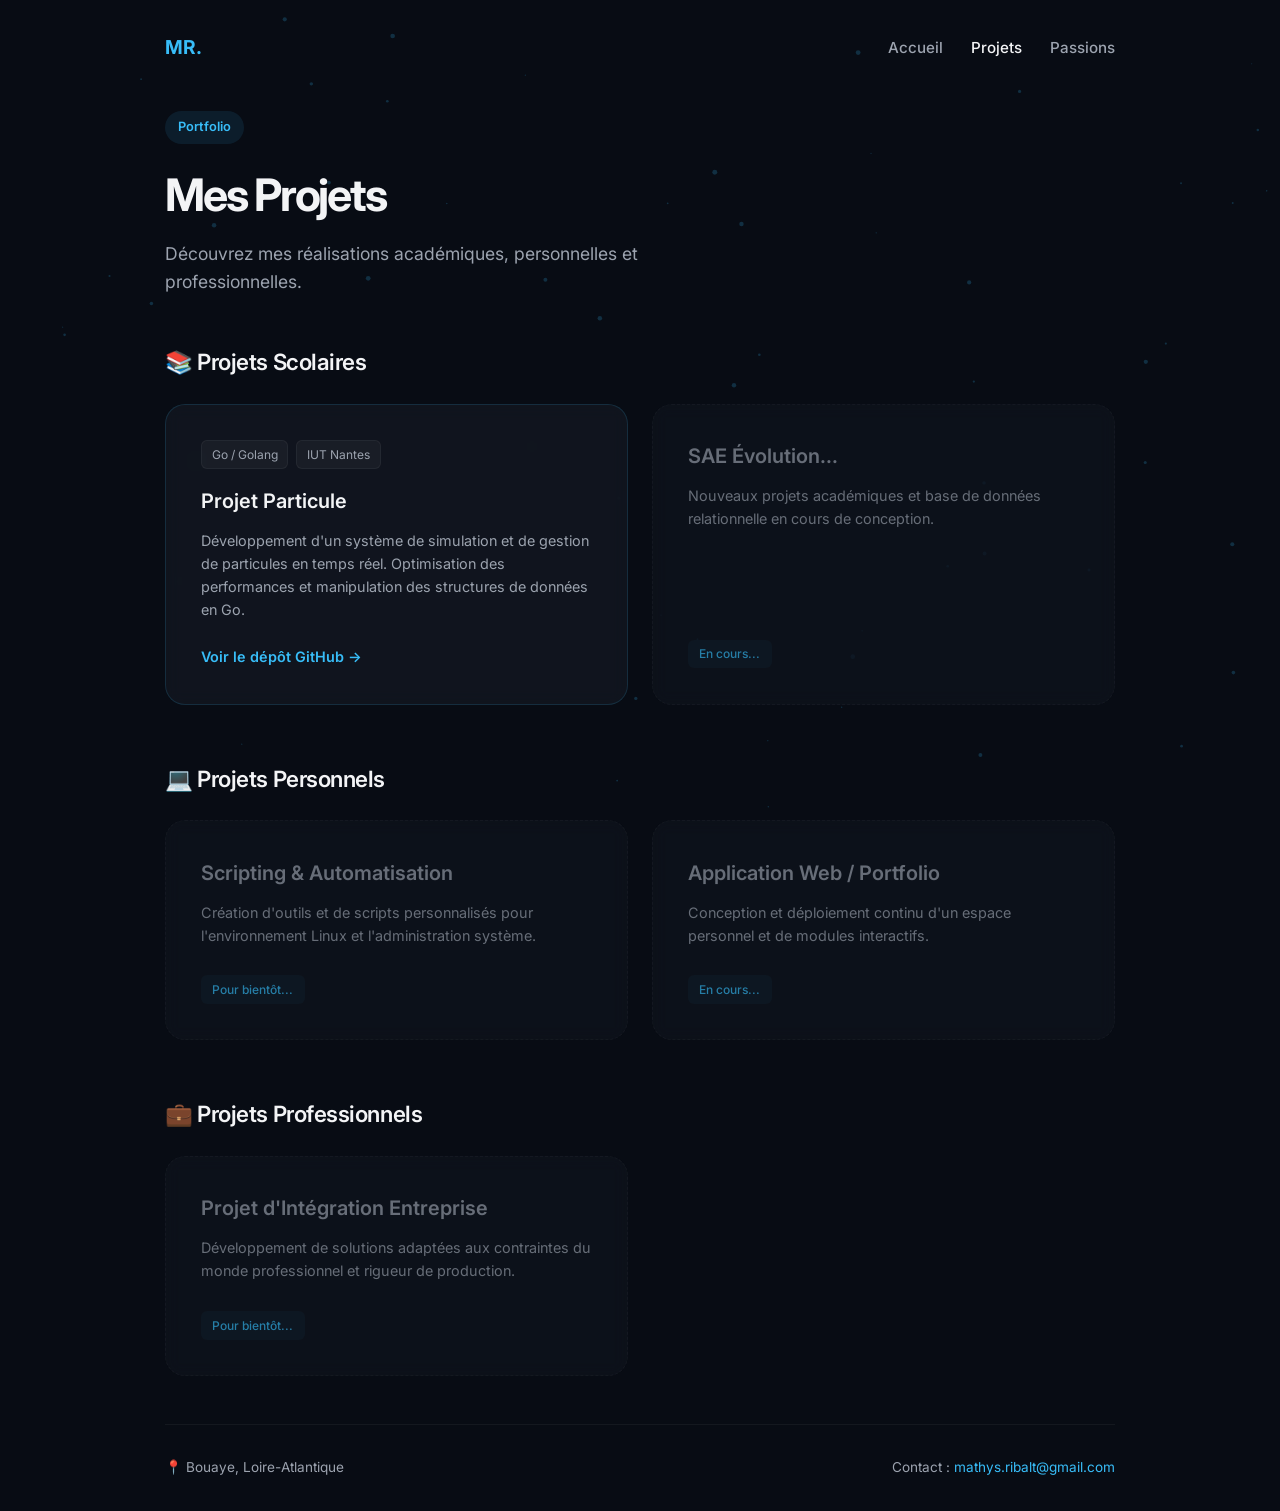
==== projets.html @ 6eb83c01 "ajout fentre projets" ====
<!DOCTYPE html>
<html lang="fr">
<head>
    <meta charset="UTF-8">
    <meta name="viewport" content="width=device-width, initial-scale=1.0">
    <title>Mes Projets | Mathys Ribaltchenko</title>
    <link rel="stylesheet" href="style/projet.css">
    <link rel="preconnect" href="https://fonts.googleapis.com">
    <link rel="preconnect" href="https://fonts.gstatic.com" crossorigin>
    <link href="https://fonts.googleapis.com/css2?family=Inter:wght@300;400;500;600;700&display=swap" rel="stylesheet">
</head>
<body>

    <canvas id="particles-canvas"></canvas>

    <nav class="navbar">
        <div class="nav-logo">MR.</div>
        <div class="nav-links">
            <a href="index.html">Accueil</a>
            <a href="projets.html" class="active">Projets</a>
            <a href="#">Passions</a>
        </div>
    </nav>

    <main class="container hidden-content" id="main-content">
        
        <header class="page-header">
            <span class="badge">Portfolio</span>
            <h1>Mes Projets</h1>
            <p class="subtitle">Découvrez mes réalisations académiques, personnelles et professionnelles.</p>
        </header>

        <div class="projects-grid">
            
            <section class="project-category">
                <h2>📚 Projets Scolaires</h2>
                <div class="category-cards">
                    
                    <div class="project-card accent-card">
                        <div class="project-tags">
                            <span class="tag">Go / Golang</span>
                            <span class="tag">IUT Nantes</span>
                        </div>
                        <h3>Projet Particule</h3>
                        <p class="project-desc">
                            Développement d'un système de simulation et de gestion de particules en temps réel. Optimisation des performances et manipulation des structures de données en Go.
                        </p>
                        <a href="https://github.com/Mathys-Ribaltchenko17/Projet-Particule.git" class="project-link" target="_blank">Voir le dépôt GitHub →</a>
                    </div>

                    <div class="project-card placeholder-card">
                        <h3>SAE Évolution...</h3>
                        <p class="project-desc">Nouveaux projets académiques et base de données relationnelle en cours de conception.</p>
                        <span class="status-badge">En cours...</span>
                    </div>

                </div>
            </section>

            <section class="project-category">
                <h2>💻 Projets Personnels</h2>
                <div class="category-cards">
                    
                    <div class="project-card placeholder-card">
                        <h3>Scripting & Automatisation</h3>
                        <p class="project-desc">Création d'outils et de scripts personnalisés pour l'environnement Linux et l'administration système.</p>
                        <span class="status-badge">Pour bientôt...</span>
                    </div>

                    <div class="project-card placeholder-card">
                        <h3>Application Web / Portfolio</h3>
                        <p class="project-desc">Conception et déploiement continu d'un espace personnel et de modules interactifs.</p>
                        <span class="status-badge">En cours...</span>
                    </div>

                </div>
            </section>

            <section class="project-category">
                <h2>💼 Projets Professionnels</h2>
                <div class="category-cards">
                    
                    <div class="project-card placeholder-card">
                        <h3>Projet d'Intégration Entreprise</h3>
                        <p class="project-desc">Développement de solutions adaptées aux contraintes du monde professionnel et rigueur de production.</p>
                        <span class="status-badge">Pour bientôt...</span>
                    </div>

                </div>
            </section>

        </div>

        <footer>
            <div class="footer-content">
                <p>📍 Bouaye, Loire-Atlantique</p>
                <p>Contact : <a href="mailto:mathys.ribalt@gmail.com">mathys.ribalt@gmail.com</a></p>
            </div>
        </footer>
    </main>

    <script>
        // 1. Gestion de la transition fluide à l'arrivée sur la page
        window.addEventListener('DOMContentLoaded', () => {
            const mainContent = document.getElementById("main-content");
            setTimeout(() => {
                mainContent.classList.add("fade-in");
            }, 100); // Laisse un mini délai pour un effet d'ouverture très fluide
        });

        // 2. Moteur de particules en arrière-plan
        const canvas = document.getElementById('particles-canvas');
        const ctx = canvas.getContext('2d');
        let particlesArray = [];
        const numberOfParticles = 60;

        canvas.width = window.innerWidth;
        canvas.height = window.innerHeight;

        window.addEventListener('resize', () => {
            canvas.width = window.innerWidth;
            canvas.height = window.innerHeight;
        });

        class Particle {
            constructor() {
                this.x = Math.random() * canvas.width;
                this.y = Math.random() * canvas.height;
                this.size = Math.random() * 2 + 0.5;
                this.speedX = Math.random() * 0.5 - 0.25;
                this.speedY = Math.random() * 0.5 - 0.25;
            }
            update() {
                this.x += this.speedX;
                this.y += this.speedY;
                if (this.x > canvas.width) this.x = 0;
                else if (this.x < 0) this.x = canvas.width;
                if (this.y > canvas.height) this.y = 0;
                else if (this.y < 0) this.y = canvas.height;
            }
            draw() {
                ctx.fillStyle = 'rgba(56, 189, 248, 0.2)';
                ctx.beginPath();
                ctx.arc(this.x, this.y, this.size, 0, Math.PI * 2);
                ctx.closePath();
                ctx.fill();
            }
        }

        function init() {
            for (let i = 0; i < numberOfParticles; i++) {
                particlesArray.push(new Particle());
            }
        }

        function animate() {
            ctx.clearRect(0, 0, canvas.width, canvas.height);
            for (let i = 0; i < particlesArray.length; i++) {
                particlesArray[i].update();
                particlesArray[i].draw();
            }
            requestAnimationFrame(animate);
        }

        init();
        animate();
    </script>
</body>
</html>
---- style/projet.css ----
:root {
    --bg-color: #080c14;
    --card-bg: rgba(22, 27, 38, 0.6);
    --card-hover-bg: rgba(28, 35, 50, 0.8);
    --text-main: #f3f4f6;
    --text-muted: #9ca3af;
    --accent: #38bdf8;
    --border: rgba(255, 255, 255, 0.05);
}

* {
    margin: 0;
    padding: 0;
    box-sizing: border-box;
}

body {
    font-family: 'Inter', sans-serif;
    background-color: var(--bg-color);
    color: var(--text-main);
    line-height: 1.6;
    display: flex;
    flex-direction: column;
    align-items: center;
    min-height: 100vh;
    padding: 0 2rem;
    overflow-x: hidden;
}

/* Arrière-plan de particules */
#particles-canvas {
    position: fixed;
    top: 0;
    left: 0;
    width: 100vw;
    height: 100vh;
    z-index: -1;
    pointer-events: none;
}

/* Barre de Navigation (Parfaite continuité avec l'accueil) */
.navbar {
    display: flex;
    justify-content: space-between;
    align-items: center;
    width: 100%;
    max-width: 950px;
    padding: 2rem 0;
    z-index: 10;
}

.nav-logo {
    font-weight: 700;
    font-size: 1.2rem;
    color: var(--accent);
}

.nav-links a {
    color: var(--text-muted);
    text-decoration: none;
    margin-left: 1.5rem;
    font-size: 0.95rem;
    font-weight: 500;
    transition: color 0.3s;
}

.nav-links a:hover, .nav-links a.active {
    color: var(--text-main);
}

/* Structure Principale */
.container {
    width: 100%;
    max-width: 950px;
    display: flex;
    flex-direction: column;
    gap: 3rem;
    z-index: 10;
}

/* En-tête de la page */
.page-header {
    text-align: left;
    margin-top: 1rem;
}

.badge {
    background: rgba(56, 189, 248, 0.1);
    color: var(--accent);
    padding: 0.4rem 0.8rem;
    border-radius: 20px;
    font-size: 0.8rem;
    font-weight: 600;
    display: inline-block;
    margin-bottom: 1rem;
}

.page-header h1 {
    font-size: 2.8rem;
    font-weight: 700;
    letter-spacing: -0.05em;
    margin-bottom: 0.5rem;
}

.subtitle {
    color: var(--text-muted);
    font-size: 1.1rem;
    max-width: 600px;
}

/* Sections & Catégories */
.projects-grid {
    display: flex;
    flex-direction: column;
    gap: 3.5rem;
}

.project-category h2 {
    font-size: 1.4rem;
    font-weight: 600;
    letter-spacing: -0.02em;
    margin-bottom: 1.5rem;
    color: var(--text-main);
}

.category-cards {
    display: grid;
    grid-template-columns: repeat(2, 1fr);
    gap: 1.5rem;
}

/* Style Global des Cartes Projets */
.project-card {
    background: var(--card-bg);
    border: 1px solid var(--border);
    backdrop-filter: blur(8px);
    padding: 2.2rem;
    border-radius: 20px;
    display: flex;
    flex-direction: column;
    justify-content: space-between;
    min-height: 220px;
    transition: all 0.3s ease;
}

.project-card h3 {
    font-size: 1.25rem;
    font-weight: 600;
    margin-bottom: 0.75rem;
}

.project-desc {
    color: var(--text-muted);
    font-size: 0.9rem;
    margin-bottom: 1.5rem;
    flex-grow: 1;
}

/* Zoom/Lumière sur le projet existant */
.accent-card {
    border-color: rgba(56, 189, 248, 0.15);
}

.accent-card:hover {
    background: var(--card-hover-bg);
    border-color: var(--accent);
    transform: translateY(-4px);
}

/* Liens cliquables */
.project-link {
    color: var(--accent);
    text-decoration: none;
    font-size: 0.9rem;
    font-weight: 600;
    transition: opacity 0.2s;
}

.project-link:hover {
    text-decoration: underline;
}

/* Tags de langages */
.project-tags {
    display: flex;
    gap: 0.5rem;
    margin-bottom: 1rem;
}

.project-tags .tag {
    background: rgba(255, 255, 255, 0.04);
    border: 1px solid var(--border);
    padding: 0.25rem 0.6rem;
    border-radius: 6px;
    font-size: 0.75rem;
    color: var(--text-muted);
}

/* Style des cartes en attente (En cours / Pour bientôt) */
.placeholder-card {
    opacity: 0.65;
    border-style: dashed; /* Bordure pointillée style "brouillon/futur" */
}

.placeholder-card h3 {
    color: var(--text-muted);
}

.status-badge {
    align-self: flex-start;
    font-size: 0.75rem;
    font-weight: 500;
    color: var(--accent);
    background: rgba(56, 189, 248, 0.05);
    padding: 0.3rem 0.7rem;
    border-radius: 6px;
}

/* --- Système de Transition d'apparition fluide --- */
.hidden-content {
    opacity: 0;
    transform: translateY(15px);
    transition: opacity 0.8s ease, transform 0.8s ease;
}

.hidden-content.fade-in {
    opacity: 1;
    transform: translateY(0);
}

/* Footer */
footer {
    padding: 2rem 0;
    border-top: 1px solid var(--border);
    font-size: 0.85rem;
    color: var(--text-muted);
}

.footer-content {
    display: flex;
    justify-content: space-between;
}

footer a {
    color: var(--accent);
    text-decoration: none;
}

/* Responsive */
@media (max-width: 768px) {
    .category-cards {
        grid-template-columns: 1fr;
    }
    .page-header h1 {
        font-size: 2.2rem;
    }
    .footer-content {
        flex-direction: column;
        gap: 0.5rem;
        text-align: center;
    }
}
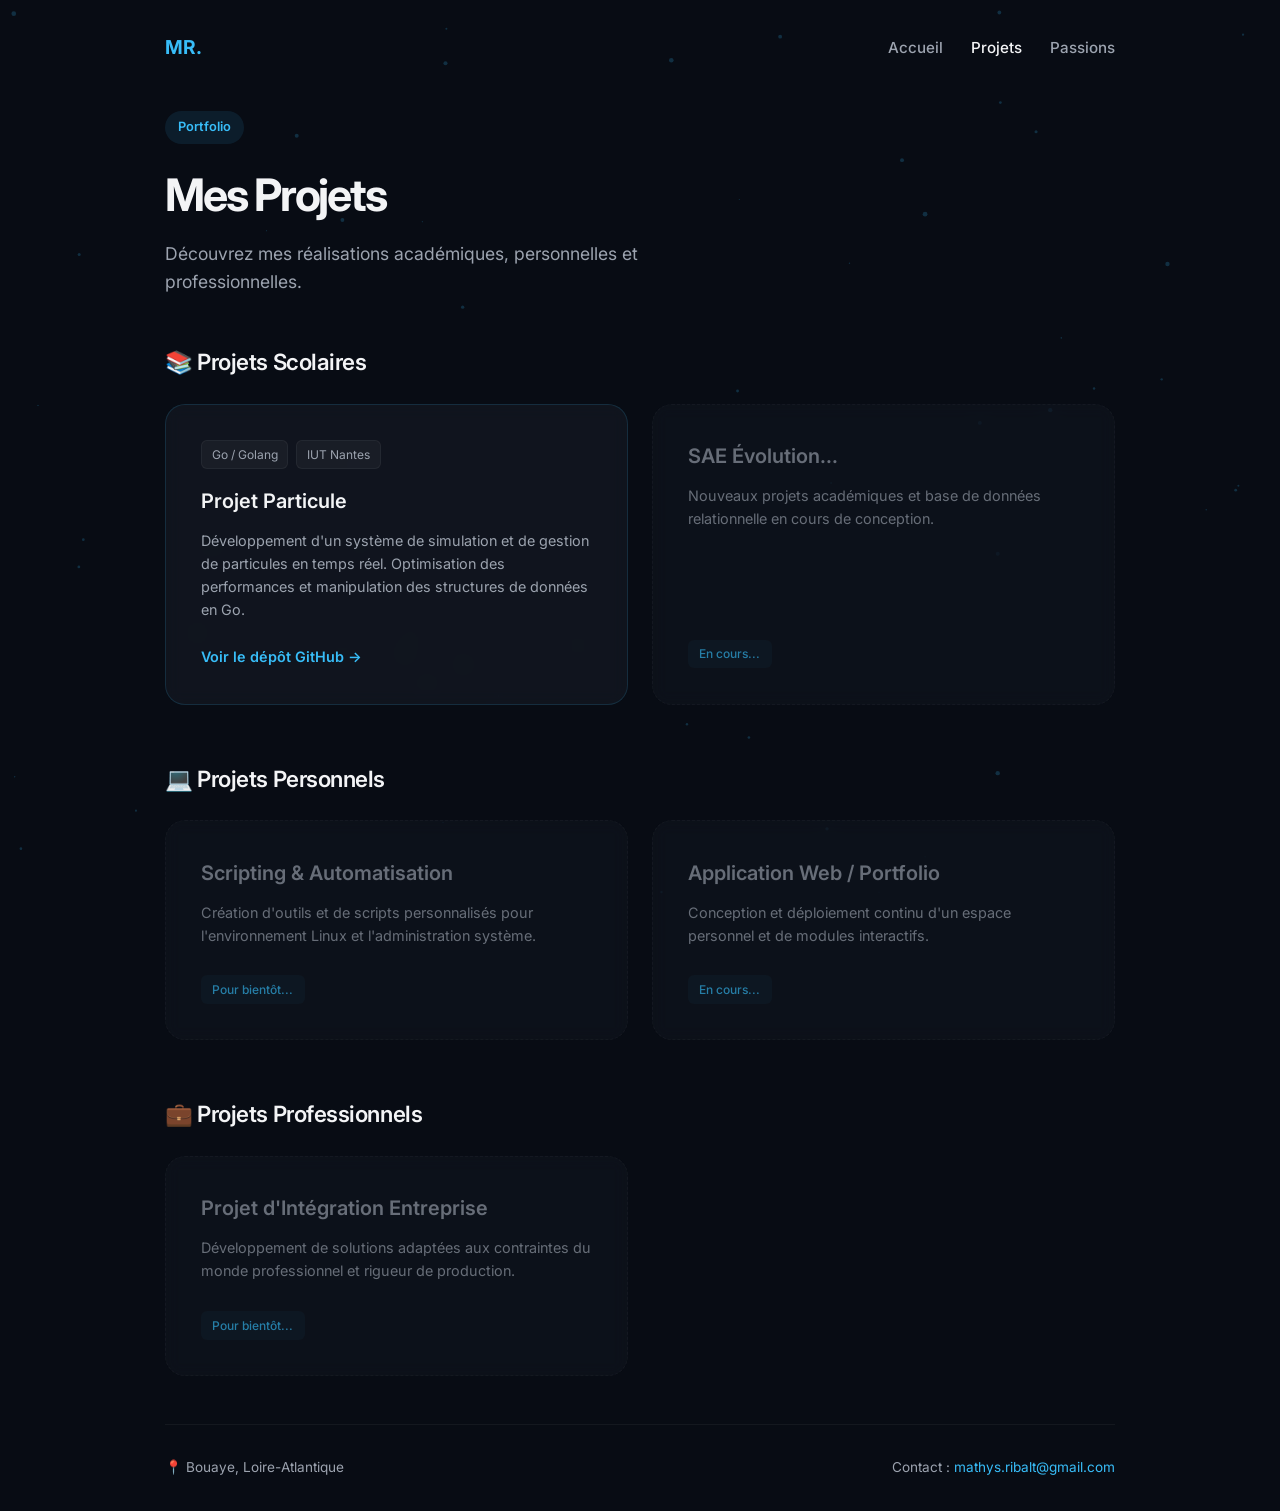
==== commit c4a9dca7: "ajout partie passions" ====
--- a/projets.html
+++ b/projets.html
@@ -18,7 +18,7 @@
         <div class="nav-links">
             <a href="index.html">Accueil</a>
             <a href="projets.html" class="active">Projets</a>
-            <a href="#">Passions</a>
+            <a href="passions.html">Passions</a>
         </div>
     </nav>
 
